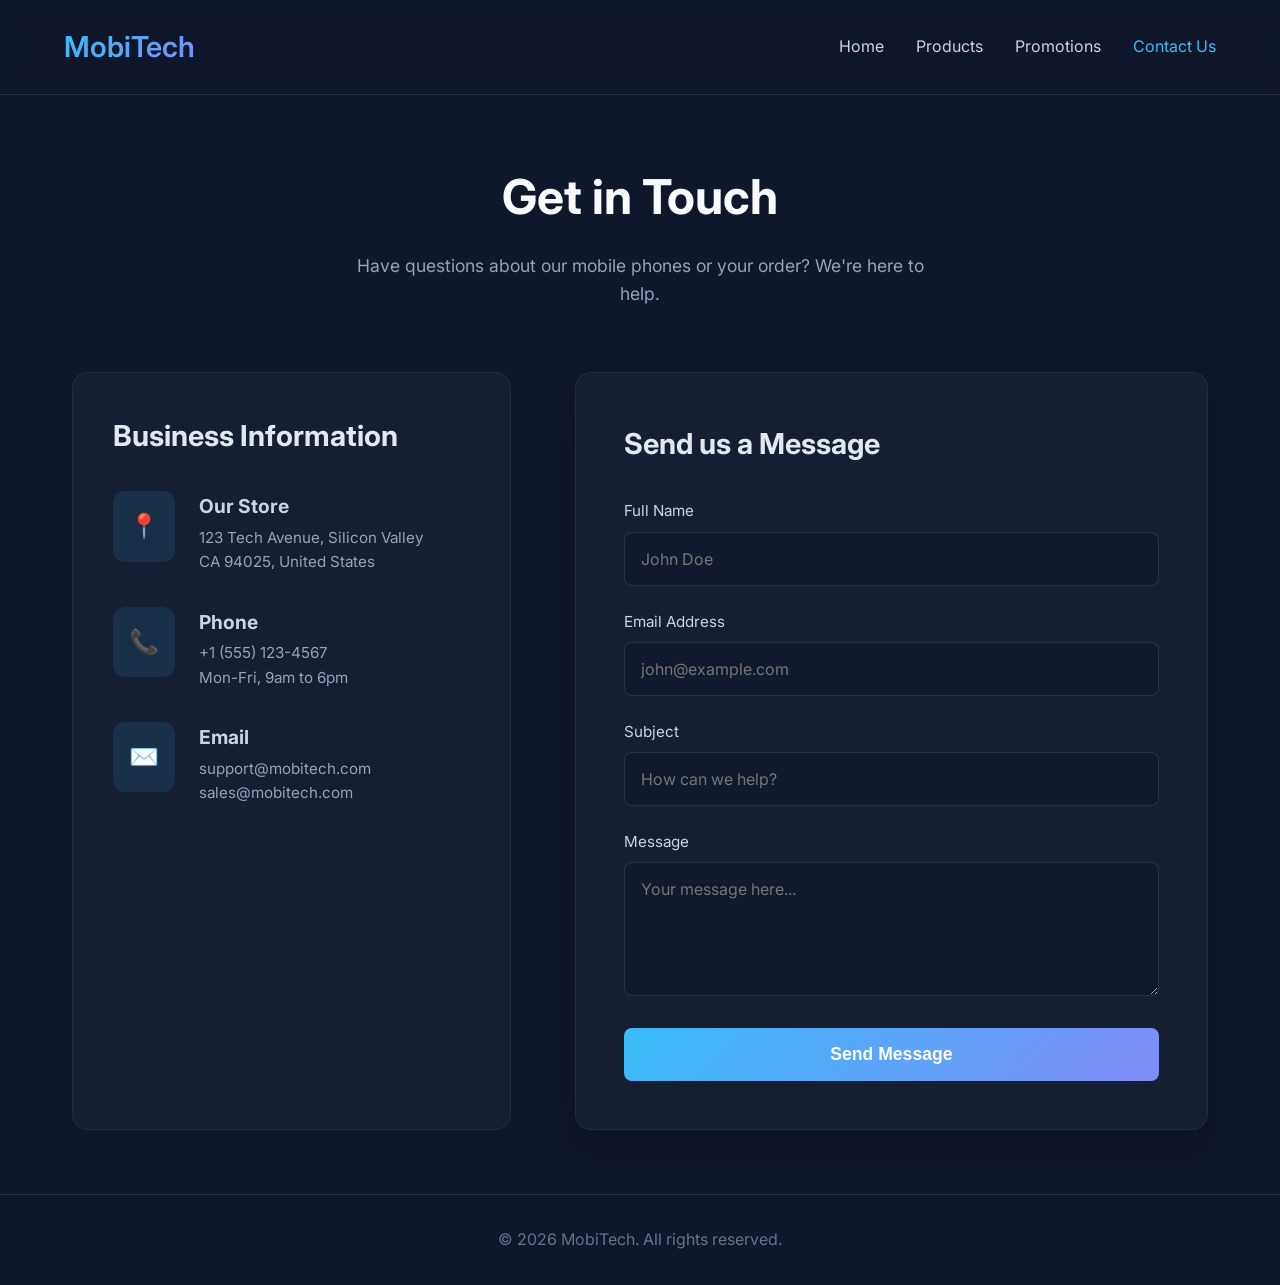
==== contact.html @ fb5ea205 "Add contact page (contact.html) and styling (style.css) for Issue #4" ====
<!DOCTYPE html>
<html lang="en">
<head>
    <meta charset="UTF-8">
    <meta name="viewport" content="width=device-width, initial-scale=1.0">
    <title>Contact Us - Mobile Store</title>
    <link rel="stylesheet" href="style.css">
    <link href="https://fonts.googleapis.com/css2?family=Inter:wght@300;400;600&display=swap" rel="stylesheet">
</head>
<body>
    <header class="navbar">
        <div class="logo">MobiTech</div>
        <nav>
            <ul class="nav-links">
                <li><a href="index.html">Home</a></li>
                <li><a href="products.html">Products</a></li>
                <li><a href="promotions.html">Promotions</a></li>
                <li><a href="contact.html" class="active">Contact Us</a></li>
            </ul>
        </nav>
    </header>

    <main class="contact-container">
        <div class="contact-header">
            <h1>Get in Touch</h1>
            <p>Have questions about our mobile phones or your order? We're here to help.</p>
        </div>

        <div class="contact-content">
            <div class="contact-info">
                <h2>Business Information</h2>
                <div class="info-item">
                    <span class="icon">📍</span>
                    <div>
                        <h3>Our Store</h3>
                        <p>123 Tech Avenue, Silicon Valley<br>CA 94025, United States</p>
                    </div>
                </div>
                <div class="info-item">
                    <span class="icon">📞</span>
                    <div>
                        <h3>Phone</h3>
                        <p>+1 (555) 123-4567<br>Mon-Fri, 9am to 6pm</p>
                    </div>
                </div>
                <div class="info-item">
                    <span class="icon">✉️</span>
                    <div>
                        <h3>Email</h3>
                        <p>support@mobitech.com<br>sales@mobitech.com</p>
                    </div>
                </div>
            </div>

            <form class="contact-form" action="#" method="POST">
                <h2>Send us a Message</h2>
                <div class="form-group">
                    <label for="name">Full Name</label>
                    <input type="text" id="name" name="name" placeholder="John Doe" required>
                </div>
                <div class="form-group">
                    <label for="email">Email Address</label>
                    <input type="email" id="email" name="email" placeholder="john@example.com" required>
                </div>
                <div class="form-group">
                    <label for="subject">Subject</label>
                    <input type="text" id="subject" name="subject" placeholder="How can we help?" required>
                </div>
                <div class="form-group">
                    <label for="message">Message</label>
                    <textarea id="message" name="message" rows="5" placeholder="Your message here..." required></textarea>
                </div>
                <button type="submit" class="submit-btn">Send Message</button>
            </form>
        </div>
    </main>

    <footer>
        <p>&copy; 2026 MobiTech. All rights reserved.</p>
    </footer>
</body>
</html>
---- style.css ----
/* Reset and Global Styles */
* {
    margin: 0;
    padding: 0;
    box-sizing: border-box;
}

body {
    font-family: 'Inter', sans-serif;
    background-color: #0f172a;
    color: #f8fafc;
    line-height: 1.6;
    min-height: 100vh;
    display: flex;
    flex-direction: column;
}

/* Navbar Styling */
.navbar {
    display: flex;
    justify-content: space-between;
    align-items: center;
    padding: 1.5rem 5%;
    background: rgba(15, 23, 42, 0.8);
    backdrop-filter: blur(10px);
    border-bottom: 1px solid rgba(255, 255, 255, 0.1);
    position: sticky;
    top: 0;
    z-index: 1000;
}

.navbar .logo {
    font-size: 1.8rem;
    font-weight: 600;
    background: linear-gradient(135deg, #38bdf8, #818cf8);
    -webkit-background-clip: text;
    -webkit-text-fill-color: transparent;
}

.nav-links {
    list-style: none;
    display: flex;
    gap: 2rem;
}

.nav-links a {
    text-decoration: none;
    color: #cbd5e1;
    font-weight: 400;
    transition: color 0.3s ease;
}

.nav-links a:hover, .nav-links a.active {
    color: #38bdf8;
}

/* Contact Page Styling */
.contact-container {
    flex: 1;
    max-width: 1200px;
    margin: 0 auto;
    padding: 4rem 2rem;
    width: 100%;
}

.contact-header {
    text-align: center;
    margin-bottom: 4rem;
    animation: fadeInDown 0.8s ease;
}

.contact-header h1 {
    font-size: 3rem;
    margin-bottom: 1rem;
    color: #f8fafc;
}

.contact-header p {
    color: #94a3b8;
    font-size: 1.1rem;
    max-width: 600px;
    margin: 0 auto;
}

.contact-content {
    display: flex;
    gap: 4rem;
    flex-wrap: wrap;
    justify-content: space-between;
    animation: fadeInUp 0.8s ease;
}

/* Business Info Side */
.contact-info {
    flex: 1;
    min-width: 300px;
    background: rgba(30, 41, 59, 0.5);
    padding: 2.5rem;
    border-radius: 16px;
    border: 1px solid rgba(255, 255, 255, 0.05);
}

.contact-info h2 {
    font-size: 1.8rem;
    margin-bottom: 2rem;
    color: #e2e8f0;
}

.info-item {
    display: flex;
    align-items: flex-start;
    gap: 1.5rem;
    margin-bottom: 2rem;
}

.info-item .icon {
    font-size: 1.5rem;
    background: rgba(56, 189, 248, 0.1);
    padding: 1rem;
    border-radius: 12px;
    color: #38bdf8;
}

.info-item h3 {
    font-size: 1.2rem;
    color: #cbd5e1;
    margin-bottom: 0.25rem;
}

.info-item p {
    color: #94a3b8;
    font-size: 0.95rem;
}

/* Form Side */
.contact-form {
    flex: 1.5;
    min-width: 300px;
    background: rgba(30, 41, 59, 0.5);
    padding: 3rem;
    border-radius: 16px;
    border: 1px solid rgba(255, 255, 255, 0.05);
    box-shadow: 0 20px 40px rgba(0,0,0,0.2);
}

.contact-form h2 {
    font-size: 1.8rem;
    margin-bottom: 2rem;
    color: #e2e8f0;
}

.form-group {
    margin-bottom: 1.5rem;
}

.form-group label {
    display: block;
    margin-bottom: 0.5rem;
    color: #cbd5e1;
    font-size: 0.95rem;
}

.form-group input,
.form-group textarea {
    width: 100%;
    padding: 1rem;
    background: rgba(15, 23, 42, 0.6);
    border: 1px solid rgba(255, 255, 255, 0.1);
    border-radius: 8px;
    color: #f8fafc;
    font-family: inherit;
    font-size: 1rem;
    transition: all 0.3s ease;
}

.form-group input:focus,
.form-group textarea:focus {
    outline: none;
    border-color: #38bdf8;
    box-shadow: 0 0 0 3px rgba(56, 189, 248, 0.2);
}

.submit-btn {
    width: 100%;
    padding: 1rem;
    background: linear-gradient(135deg, #38bdf8, #818cf8);
    color: #fff;
    border: none;
    border-radius: 8px;
    font-size: 1.1rem;
    font-weight: 600;
    cursor: pointer;
    transition: transform 0.2s, box-shadow 0.2s;
}

.submit-btn:hover {
    transform: translateY(-2px);
    box-shadow: 0 10px 20px rgba(56, 189, 248, 0.3);
}

/* Footer Styling */
footer {
    text-align: center;
    padding: 2rem;
    border-top: 1px solid rgba(255, 255, 255, 0.1);
    color: #64748b;
    margin-top: auto;
}

/* Animations */
@keyframes fadeInDown {
    from { opacity: 0; transform: translateY(-20px); }
    to { opacity: 1; transform: translateY(0); }
}

@keyframes fadeInUp {
    from { opacity: 0; transform: translateY(20px); }
    to { opacity: 1; transform: translateY(0); }
}

/* Responsive */
@media (max-width: 768px) {
    .contact-content {
        flex-direction: column;
    }
    .contact-info, .contact-form {
        padding: 2rem;
    }
    .contact-header h1 {
        font-size: 2.5rem;
    }
}
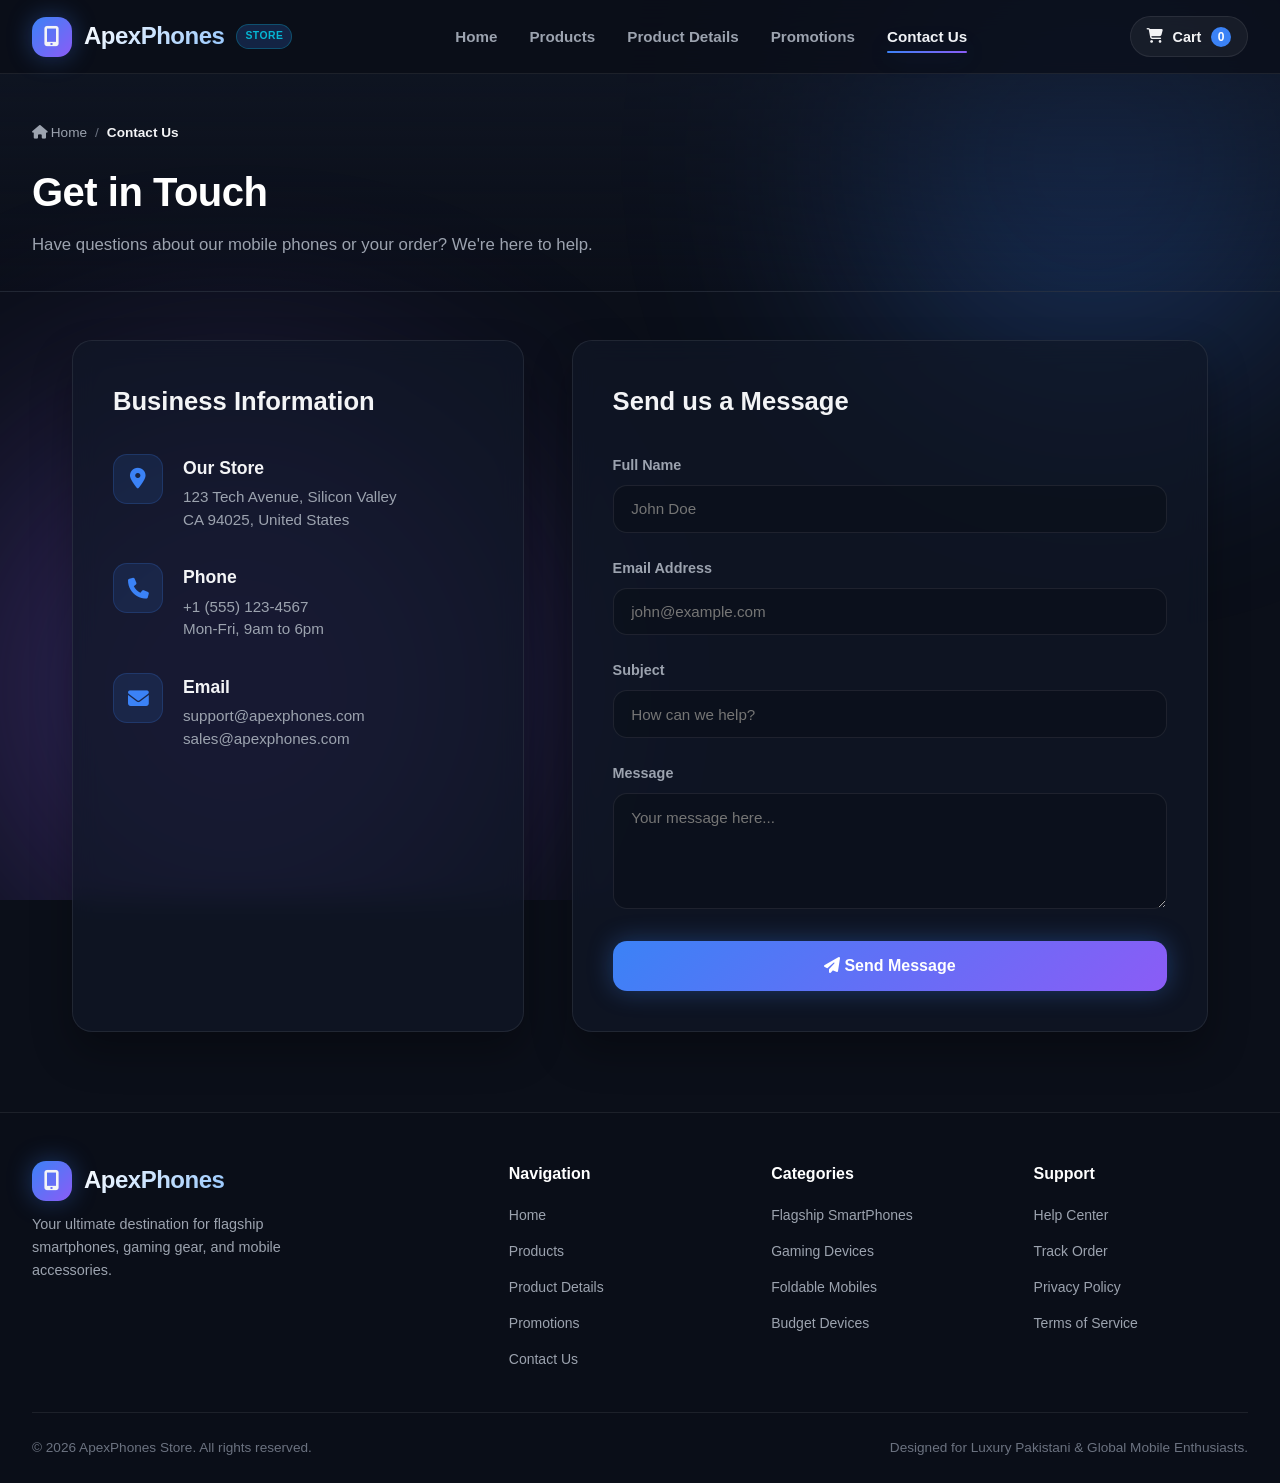
==== commit 5e6e428a: "Merge branch 'develop' into feature/issue#4 and resolve style.css conflicts" ====
--- a/contact.html
+++ b/contact.html
@@ -1,82 +1,154 @@
 <!DOCTYPE html>
 <html lang="en">
 <head>
-    <meta charset="UTF-8">
-    <meta name="viewport" content="width=device-width, initial-scale=1.0">
-    <title>Contact Us - Mobile Store</title>
-    <link rel="stylesheet" href="style.css">
-    <link href="https://fonts.googleapis.com/css2?family=Inter:wght@300;400;600&display=swap" rel="stylesheet">
+  <meta charset="UTF-8">
+  <meta name="viewport" content="width=device-width, initial-scale=1.0">
+  <title>Contact Us | ApexPhones Online Store</title>
+  <meta name="description" content="Get in touch with ApexPhones support team for inquiries, order status, and assistance.">
+  <link rel="preconnect" href="https://fonts.googleapis.com">
+  <link rel="preconnect" href="https://fonts.gstatic.com" crossorigin>
+  <link href="https://fonts.googleapis.com/css2?family=Plus+Jakarta+Sans:wght@400;500;600;700;800&display=swap" rel="stylesheet">
+  <link rel="stylesheet" href="https://cdnjs.cloudflare.com/ajax/libs/font-awesome/6.4.0/css/all.min.css">
+  <link rel="stylesheet" href="style.css">
 </head>
 <body>
-    <header class="navbar">
-        <div class="logo">MobiTech</div>
-        <nav>
-            <ul class="nav-links">
-                <li><a href="index.html">Home</a></li>
-                <li><a href="products.html">Products</a></li>
-                <li><a href="promotions.html">Promotions</a></li>
-                <li><a href="contact.html" class="active">Contact Us</a></li>
-            </ul>
-        </nav>
-    </header>
 
-    <main class="contact-container">
-        <div class="contact-header">
-            <h1>Get in Touch</h1>
-            <p>Have questions about our mobile phones or your order? We're here to help.</p>
+  <div class="bg-mesh"></div>
+
+  <header class="header">
+    <div class="nav-container">
+      <a href="index.html" class="logo">
+        <div class="logo-icon"><i class="fa-solid fa-mobile-screen-button"></i></div>
+        <span class="logo-text">ApexPhones</span>
+        <span class="logo-tag">Store</span>
+      </a>
+
+      <nav>
+        <ul class="nav-links">
+          <li><a href="index.html" class="nav-link">Home</a></li>
+          <li><a href="products.html" class="nav-link">Products</a></li>
+          <li><a href="product-details.html" class="nav-link">Product Details</a></li>
+          <li><a href="promotions.html" class="nav-link">Promotions</a></li>
+          <li><a href="contact.html" class="nav-link active">Contact Us</a></li>
+        </ul>
+      </nav>
+
+      <div class="nav-actions">
+        <button class="cart-btn" id="cartBtn" title="Shopping Cart">
+          <i class="fa-solid fa-cart-shopping"></i>
+          <span>Cart</span>
+          <span class="cart-count" id="cartCount">0</span>
+        </button>
+      </div>
+    </div>
+  </header>
+
+  <section class="page-hero">
+    <div class="hero-container">
+      <nav class="breadcrumb">
+        <a href="index.html"><i class="fa-solid fa-house"></i> Home</a>
+        <span class="breadcrumb-separator">/</span>
+        <span style="color: var(--text-main); font-weight: 600;">Contact Us</span>
+      </nav>
+      <h1 class="page-title">Get in Touch</h1>
+      <p class="page-subtitle">Have questions about our mobile phones or your order? We're here to help.</p>
+    </div>
+  </section>
+
+  <main class="contact-container">
+    <div class="contact-content">
+      <div class="contact-info">
+        <h2>Business Information</h2>
+        <div class="info-item">
+          <div class="icon"><i class="fa-solid fa-location-dot"></i></div>
+          <div>
+            <h3>Our Store</h3>
+            <p>123 Tech Avenue, Silicon Valley<br>CA 94025, United States</p>
+          </div>
         </div>
+        <div class="info-item">
+          <div class="icon"><i class="fa-solid fa-phone"></i></div>
+          <div>
+            <h3>Phone</h3>
+            <p>+1 (555) 123-4567<br>Mon-Fri, 9am to 6pm</p>
+          </div>
+        </div>
+        <div class="info-item">
+          <div class="icon"><i class="fa-solid fa-envelope"></i></div>
+          <div>
+            <h3>Email</h3>
+            <p>support@apexphones.com<br>sales@apexphones.com</p>
+          </div>
+        </div>
+      </div>
 
-        <div class="contact-content">
-            <div class="contact-info">
-                <h2>Business Information</h2>
-                <div class="info-item">
-                    <span class="icon">📍</span>
-                    <div>
-                        <h3>Our Store</h3>
-                        <p>123 Tech Avenue, Silicon Valley<br>CA 94025, United States</p>
-                    </div>
-                </div>
-                <div class="info-item">
-                    <span class="icon">📞</span>
-                    <div>
-                        <h3>Phone</h3>
-                        <p>+1 (555) 123-4567<br>Mon-Fri, 9am to 6pm</p>
-                    </div>
-                </div>
-                <div class="info-item">
-                    <span class="icon">✉️</span>
-                    <div>
-                        <h3>Email</h3>
-                        <p>support@mobitech.com<br>sales@mobitech.com</p>
-                    </div>
-                </div>
-            </div>
+      <form class="contact-form" action="#" method="POST">
+        <h2>Send us a Message</h2>
+        <div class="form-group">
+          <label for="name">Full Name</label>
+          <input type="text" id="name" name="name" placeholder="John Doe" required>
+        </div>
+        <div class="form-group">
+          <label for="email">Email Address</label>
+          <input type="email" id="email" name="email" placeholder="john@example.com" required>
+        </div>
+        <div class="form-group">
+          <label for="subject">Subject</label>
+          <input type="text" id="subject" name="subject" placeholder="How can we help?" required>
+        </div>
+        <div class="form-group">
+          <label for="message">Message</label>
+          <textarea id="message" name="message" rows="5" placeholder="Your message here..." required></textarea>
+        </div>
+        <button type="submit" class="submit-btn"><i class="fa-solid fa-paper-plane"></i> Send Message</button>
+      </form>
+    </div>
+  </main>
 
-            <form class="contact-form" action="#" method="POST">
-                <h2>Send us a Message</h2>
-                <div class="form-group">
-                    <label for="name">Full Name</label>
-                    <input type="text" id="name" name="name" placeholder="John Doe" required>
-                </div>
-                <div class="form-group">
-                    <label for="email">Email Address</label>
-                    <input type="email" id="email" name="email" placeholder="john@example.com" required>
-                </div>
-                <div class="form-group">
-                    <label for="subject">Subject</label>
-                    <input type="text" id="subject" name="subject" placeholder="How can we help?" required>
-                </div>
-                <div class="form-group">
-                    <label for="message">Message</label>
-                    <textarea id="message" name="message" rows="5" placeholder="Your message here..." required></textarea>
-                </div>
-                <button type="submit" class="submit-btn">Send Message</button>
-            </form>
-        </div>
-    </main>
+  <footer class="footer">
+    <div class="footer-container">
+      <div class="footer-brand">
+        <a href="index.html" class="logo">
+          <div class="logo-icon"><i class="fa-solid fa-mobile-screen-button"></i></div>
+          <span class="logo-text">ApexPhones</span>
+        </a>
+        <p>Your ultimate destination for flagship smartphones, gaming gear, and mobile accessories.</p>
+      </div>
+      <div class="footer-col">
+        <h4>Navigation</h4>
+        <ul>
+          <li><a href="index.html">Home</a></li>
+          <li><a href="products.html">Products</a></li>
+          <li><a href="product-details.html">Product Details</a></li>
+          <li><a href="promotions.html">Promotions</a></li>
+          <li><a href="contact.html">Contact Us</a></li>
+        </ul>
+      </div>
+      <div class="footer-col">
+        <h4>Categories</h4>
+        <ul>
+          <li><a href="products.html">Flagship SmartPhones</a></li>
+          <li><a href="products.html">Gaming Devices</a></li>
+          <li><a href="products.html">Foldable Mobiles</a></li>
+          <li><a href="products.html">Budget Devices</a></li>
+        </ul>
+      </div>
+      <div class="footer-col">
+        <h4>Support</h4>
+        <ul>
+          <li><a href="contact.html">Help Center</a></li>
+          <li><a href="contact.html">Track Order</a></li>
+          <li><a href="contact.html">Privacy Policy</a></li>
+          <li><a href="contact.html">Terms of Service</a></li>
+        </ul>
+      </div>
+    </div>
+    <div class="footer-bottom">
+      <p>&copy; 2026 ApexPhones Store. All rights reserved.</p>
+      <p>Designed for Luxury Pakistani & Global Mobile Enthusiasts.</p>
+    </div>
+  </footer>
 
-    <footer>
-        <p>&copy; 2026 MobiTech. All rights reserved.</p>
-    </footer>
+  <script src="script.js"></script>
 </body>
 </html>
--- a/style.css
+++ b/style.css
@@ -1,232 +1,1246 @@
-/* Reset and Global Styles */
+/* ==========================================================================
+   APEX PHONES - UNIFIED SHARED STYLESHEET (style.css)
+   Modern Dark-Glassmorphism Styling System for Mobile Phone Store
+   ========================================================================== */
+
+:root {
+  --bg-primary: #0b0f19;
+  --bg-secondary: #111827;
+  --bg-card: rgba(17, 24, 39, 0.7);
+  --bg-card-hover: rgba(31, 41, 55, 0.85);
+  --glass-bg: rgba(255, 255, 255, 0.03);
+  --glass-border: rgba(255, 255, 255, 0.08);
+  --glass-border-hover: rgba(59, 130, 246, 0.4);
+  
+  --accent-blue: #3b82f6;
+  --accent-cyan: #06b6d4;
+  --accent-purple: #8b5cf6;
+  --accent-gradient: linear-gradient(135deg, #3b82f6 0%, #8b5cf6 100%);
+  --accent-glow: 0 0 25px rgba(59, 130, 246, 0.35);
+
+  --text-main: #f3f4f6;
+  --text-muted: #9ca3af;
+  --text-dark: #6b7280;
+  
+  --success: #10b981;
+  --warning: #f59e0b;
+  --danger: #ef4444;
+
+  --radius-sm: 8px;
+  --radius-md: 14px;
+  --radius-lg: 20px;
+  --radius-full: 9999px;
+
+  --transition-fast: all 0.2s cubic-bezier(0.4, 0, 0.2, 1);
+  --transition-normal: all 0.3s cubic-bezier(0.4, 0, 0.2, 1);
+  --font-family: 'Plus Jakarta Sans', 'Inter', -apple-system, BlinkMacSystemFont, sans-serif;
+}
+
 * {
-    margin: 0;
-    padding: 0;
-    box-sizing: border-box;
+  margin: 0;
+  padding: 0;
+  box-sizing: border-box;
+}
+
+html {
+  scroll-behavior: smooth;
+  font-size: 16px;
 }
 
 body {
-    font-family: 'Inter', sans-serif;
-    background-color: #0f172a;
-    color: #f8fafc;
-    line-height: 1.6;
-    min-height: 100vh;
-    display: flex;
+  font-family: var(--font-family);
+  background-color: var(--bg-primary);
+  color: var(--text-main);
+  line-height: 1.6;
+  min-height: 100vh;
+  display: flex;
+  flex-direction: column;
+  overflow-x: hidden;
+}
+
+a {
+  color: inherit;
+  text-decoration: none;
+  transition: var(--transition-fast);
+}
+
+button {
+  font-family: inherit;
+  cursor: pointer;
+  border: none;
+  outline: none;
+  background: none;
+}
+
+img {
+  max-width: 100%;
+  height: auto;
+  display: block;
+}
+
+.bg-mesh {
+  position: fixed;
+  top: 0;
+  left: 0;
+  width: 100vw;
+  height: 100vh;
+  z-index: -1;
+  pointer-events: none;
+  overflow: hidden;
+}
+
+.bg-mesh::before, .bg-mesh::after {
+  content: '';
+  position: absolute;
+  border-radius: 50%;
+  filter: blur(120px);
+  opacity: 0.25;
+}
+
+.bg-mesh::before {
+  top: -10%;
+  right: -5%;
+  width: 500px;
+  height: 500px;
+  background: var(--accent-blue);
+}
+
+.bg-mesh::after {
+  bottom: -10%;
+  left: -5%;
+  width: 600px;
+  height: 600px;
+  background: var(--accent-purple);
+}
+
+.header {
+  position: sticky;
+  top: 0;
+  z-index: 100;
+  background: rgba(11, 15, 25, 0.85);
+  backdrop-filter: blur(16px);
+  border-bottom: 1px solid var(--glass-border);
+  padding: 1rem 2rem;
+}
+
+.nav-container {
+  max-width: 1280px;
+  margin: 0 auto;
+  display: flex;
+  align-items: center;
+  justify-content: space-between;
+}
+
+.logo {
+  display: flex;
+  align-items: center;
+  gap: 0.75rem;
+  font-size: 1.5rem;
+  font-weight: 800;
+  letter-spacing: -0.5px;
+}
+
+.logo-icon {
+  width: 40px;
+  height: 40px;
+  background: var(--accent-gradient);
+  border-radius: var(--radius-md);
+  display: flex;
+  align-items: center;
+  justify-content: center;
+  font-size: 1.3rem;
+  box-shadow: var(--accent-glow);
+}
+
+.logo-text {
+  background: linear-gradient(135deg, #ffffff 0%, #93c5fd 100%);
+  -webkit-background-clip: text;
+  -webkit-text-fill-color: transparent;
+}
+
+.logo-tag {
+  font-size: 0.65rem;
+  background: rgba(59, 130, 246, 0.2);
+  color: var(--accent-cyan);
+  padding: 0.2rem 0.5rem;
+  border-radius: var(--radius-full);
+  border: 1px solid rgba(6, 182, 212, 0.3);
+  text-transform: uppercase;
+  font-weight: 700;
+  letter-spacing: 0.5px;
+}
+
+.nav-links {
+  display: flex;
+  align-items: center;
+  gap: 2rem;
+  list-style: none;
+}
+
+.nav-link {
+  font-size: 0.95rem;
+  font-weight: 600;
+  color: var(--text-muted);
+  position: relative;
+  padding: 0.5rem 0;
+}
+
+.nav-link:hover, .nav-link.active {
+  color: var(--text-main);
+}
+
+.nav-link.active::after {
+  content: '';
+  position: absolute;
+  bottom: 0;
+  left: 0;
+  width: 100%;
+  height: 2px;
+  background: var(--accent-gradient);
+  border-radius: var(--radius-full);
+  box-shadow: var(--accent-glow);
+}
+
+.nav-actions {
+  display: flex;
+  align-items: center;
+  gap: 1.25rem;
+}
+
+.cart-btn {
+  position: relative;
+  background: rgba(255, 255, 255, 0.05);
+  border: 1px solid var(--glass-border);
+  padding: 0.6rem 1rem;
+  border-radius: var(--radius-full);
+  display: flex;
+  align-items: center;
+  gap: 0.6rem;
+  color: var(--text-main);
+  font-weight: 600;
+  font-size: 0.9rem;
+  transition: var(--transition-fast);
+}
+
+.cart-btn:hover {
+  background: rgba(59, 130, 246, 0.15);
+  border-color: var(--accent-blue);
+}
+
+.cart-count {
+  background: var(--accent-blue);
+  color: #fff;
+  font-size: 0.75rem;
+  width: 20px;
+  height: 20px;
+  border-radius: 50%;
+  display: flex;
+  align-items: center;
+  justify-content: center;
+  font-weight: 700;
+}
+
+.page-hero {
+  background: linear-gradient(180deg, rgba(17, 24, 39, 0.6) 0%, rgba(11, 15, 25, 0) 100%);
+  padding: 3rem 2rem 2rem;
+  border-bottom: 1px solid var(--glass-border);
+}
+
+.hero-container {
+  max-width: 1280px;
+  margin: 0 auto;
+}
+
+.breadcrumb {
+  display: flex;
+  align-items: center;
+  gap: 0.5rem;
+  font-size: 0.85rem;
+  color: var(--text-muted);
+  margin-bottom: 1rem;
+}
+
+.breadcrumb a:hover {
+  color: var(--accent-cyan);
+}
+
+.breadcrumb-separator {
+  color: var(--text-dark);
+}
+
+.page-title {
+  font-size: 2.5rem;
+  font-weight: 800;
+  letter-spacing: -0.5px;
+  margin-bottom: 0.5rem;
+  background: linear-gradient(135deg, #ffffff 30%, #9ca3af 100%);
+  -webkit-background-clip: text;
+  -webkit-text-fill-color: transparent;
+}
+
+.page-subtitle {
+  color: var(--text-muted);
+  font-size: 1.05rem;
+  max-width: 650px;
+}
+
+.main-wrapper {
+  max-width: 1280px;
+  margin: 2rem auto 4rem;
+  padding: 0 2rem;
+  flex: 1;
+  width: 100%;
+}
+
+.products-layout {
+  display: grid;
+  grid-template-columns: 280px 1fr;
+  gap: 2rem;
+}
+
+.filter-sidebar {
+  background: var(--bg-card);
+  backdrop-filter: blur(12px);
+  border: 1px solid var(--glass-border);
+  border-radius: var(--radius-lg);
+  padding: 1.5rem;
+  height: fit-content;
+  position: sticky;
+  top: 90px;
+}
+
+.filter-header {
+  display: flex;
+  align-items: center;
+  justify-content: space-between;
+  padding-bottom: 1rem;
+  border-bottom: 1px solid var(--glass-border);
+  margin-bottom: 1.5rem;
+}
+
+.filter-title {
+  font-size: 1.1rem;
+  font-weight: 700;
+  display: flex;
+  align-items: center;
+  gap: 0.5rem;
+}
+
+.reset-btn {
+  font-size: 0.8rem;
+  color: var(--accent-cyan);
+  font-weight: 600;
+}
+
+.reset-btn:hover {
+  text-decoration: underline;
+}
+
+.filter-section {
+  margin-bottom: 1.75rem;
+}
+
+.filter-section-title {
+  font-size: 0.9rem;
+  font-weight: 700;
+  text-transform: uppercase;
+  letter-spacing: 0.5px;
+  color: var(--text-muted);
+  margin-bottom: 0.85rem;
+}
+
+.search-input-box {
+  position: relative;
+}
+
+.search-input {
+  width: 100%;
+  background: rgba(255, 255, 255, 0.05);
+  border: 1px solid var(--glass-border);
+  border-radius: var(--radius-md);
+  padding: 0.75rem 1rem 0.75rem 2.5rem;
+  color: var(--text-main);
+  font-size: 0.9rem;
+  transition: var(--transition-fast);
+}
+
+.search-input:focus {
+  border-color: var(--accent-blue);
+  background: rgba(255, 255, 255, 0.08);
+  box-shadow: 0 0 0 3px rgba(59, 130, 246, 0.2);
+}
+
+.search-icon {
+  position: absolute;
+  left: 0.85rem;
+  top: 50%;
+  transform: translateY(-50%);
+  color: var(--text-muted);
+  font-size: 0.9rem;
+}
+
+.checkbox-group {
+  display: flex;
+  flex-direction: column;
+  gap: 0.65rem;
+}
+
+.checkbox-label {
+  display: flex;
+  align-items: center;
+  justify-content: space-between;
+  font-size: 0.9rem;
+  color: var(--text-muted);
+  cursor: pointer;
+  transition: var(--transition-fast);
+  padding: 0.2rem 0;
+}
+
+.checkbox-label:hover {
+  color: var(--text-main);
+}
+
+.checkbox-custom {
+  display: flex;
+  align-items: center;
+  gap: 0.6rem;
+}
+
+.checkbox-label input[type="checkbox"] {
+  accent-color: var(--accent-blue);
+  width: 16px;
+  height: 16px;
+  cursor: pointer;
+}
+
+.item-count {
+  font-size: 0.75rem;
+  color: var(--text-dark);
+  background: rgba(255, 255, 255, 0.05);
+  padding: 0.15rem 0.5rem;
+  border-radius: var(--radius-full);
+}
+
+.price-range-box {
+  display: flex;
+  flex-direction: column;
+  gap: 0.75rem;
+}
+
+.price-slider {
+  width: 100%;
+  accent-color: var(--accent-blue);
+  cursor: pointer;
+}
+
+.price-labels {
+  display: flex;
+  justify-content: space-between;
+  font-size: 0.85rem;
+  color: var(--text-muted);
+  font-weight: 600;
+}
+
+.products-toolbar {
+  display: flex;
+  align-items: center;
+  justify-content: space-between;
+  background: var(--bg-card);
+  border: 1px solid var(--glass-border);
+  padding: 1rem 1.5rem;
+  border-radius: var(--radius-md);
+  margin-bottom: 1.5rem;
+  backdrop-filter: blur(10px);
+}
+
+.results-count {
+  font-size: 0.95rem;
+  color: var(--text-muted);
+  font-weight: 500;
+}
+
+.results-count span {
+  color: var(--text-main);
+  font-weight: 700;
+}
+
+.toolbar-controls {
+  display: flex;
+  align-items: center;
+  gap: 1.25rem;
+}
+
+.sort-box {
+  display: flex;
+  align-items: center;
+  gap: 0.6rem;
+  font-size: 0.9rem;
+  color: var(--text-muted);
+}
+
+.sort-select {
+  background: rgba(255, 255, 255, 0.05);
+  border: 1px solid var(--glass-border);
+  color: var(--text-main);
+  padding: 0.55rem 1rem;
+  border-radius: var(--radius-sm);
+  font-size: 0.9rem;
+  font-family: inherit;
+  cursor: pointer;
+}
+
+.sort-select option {
+  background: var(--bg-secondary);
+  color: var(--text-main);
+}
+
+.view-toggle {
+  display: flex;
+  gap: 0.25rem;
+  background: rgba(255, 255, 255, 0.04);
+  padding: 0.25rem;
+  border-radius: var(--radius-sm);
+  border: 1px solid var(--glass-border);
+}
+
+.view-btn {
+  padding: 0.4rem 0.75rem;
+  border-radius: var(--radius-sm);
+  color: var(--text-muted);
+  font-size: 1rem;
+  transition: var(--transition-fast);
+}
+
+.view-btn.active, .view-btn:hover {
+  background: var(--accent-blue);
+  color: #fff;
+}
+
+.products-grid {
+  display: grid;
+  grid-template-columns: repeat(auto-fill, minmax(280px, 1fr));
+  gap: 1.5rem;
+}
+
+.product-card {
+  background: var(--bg-card);
+  backdrop-filter: blur(12px);
+  border: 1px solid var(--glass-border);
+  border-radius: var(--radius-lg);
+  padding: 1.25rem;
+  display: flex;
+  flex-direction: column;
+  position: relative;
+  transition: var(--transition-normal);
+  overflow: hidden;
+}
+
+.product-card:hover {
+  transform: translateY(-6px);
+  border-color: var(--glass-border-hover);
+  box-shadow: 0 15px 35px rgba(0, 0, 0, 0.4), var(--accent-glow);
+}
+
+.badge-container {
+  position: absolute;
+  top: 1.25rem;
+  left: 1.25rem;
+  display: flex;
+  flex-direction: column;
+  gap: 0.4rem;
+  z-index: 5;
+}
+
+.badge {
+  font-size: 0.7rem;
+  font-weight: 700;
+  padding: 0.25rem 0.65rem;
+  border-radius: var(--radius-full);
+  text-transform: uppercase;
+  letter-spacing: 0.5px;
+}
+
+.badge-discount {
+  background: rgba(239, 68, 68, 0.2);
+  color: var(--danger);
+  border: 1px solid rgba(239, 68, 68, 0.4);
+}
+
+.badge-new {
+  background: rgba(16, 185, 129, 0.2);
+  color: var(--success);
+  border: 1px solid rgba(16, 185, 129, 0.4);
+}
+
+.badge-hot {
+  background: rgba(245, 158, 11, 0.2);
+  color: var(--warning);
+  border: 1px solid rgba(245, 158, 11, 0.4);
+}
+
+.wishlist-btn {
+  position: absolute;
+  top: 1.25rem;
+  right: 1.25rem;
+  width: 34px;
+  height: 34px;
+  border-radius: 50%;
+  background: rgba(255, 255, 255, 0.06);
+  border: 1px solid var(--glass-border);
+  color: var(--text-muted);
+  display: flex;
+  align-items: center;
+  justify-content: center;
+  transition: var(--transition-fast);
+  z-index: 5;
+}
+
+.wishlist-btn:hover {
+  background: rgba(239, 68, 68, 0.2);
+  color: var(--danger);
+  border-color: rgba(239, 68, 68, 0.4);
+}
+
+.product-image-wrap {
+  width: 100%;
+  height: 220px;
+  display: flex;
+  align-items: center;
+  justify-content: center;
+  margin-bottom: 1.25rem;
+  padding: 1rem;
+  position: relative;
+}
+
+.product-image {
+  max-height: 100%;
+  object-fit: contain;
+  filter: drop-shadow(0 10px 15px rgba(0, 0, 0, 0.5));
+  transition: var(--transition-normal);
+}
+
+.product-card:hover .product-image {
+  transform: scale(1.06);
+}
+
+.product-brand {
+  font-size: 0.75rem;
+  font-weight: 700;
+  text-transform: uppercase;
+  color: var(--accent-cyan);
+  letter-spacing: 0.5px;
+  margin-bottom: 0.25rem;
+}
+
+.product-title {
+  font-size: 1.15rem;
+  font-weight: 700;
+  color: var(--text-main);
+  margin-bottom: 0.5rem;
+  line-height: 1.3;
+}
+
+.rating-row {
+  display: flex;
+  align-items: center;
+  gap: 0.4rem;
+  font-size: 0.825rem;
+  color: var(--text-muted);
+  margin-bottom: 0.85rem;
+}
+
+.stars {
+  color: #f59e0b;
+}
+
+.specs-chips {
+  display: flex;
+  flex-wrap: wrap;
+  gap: 0.4rem;
+  margin-bottom: 1.25rem;
+}
+
+.chip {
+  font-size: 0.725rem;
+  background: rgba(255, 255, 255, 0.05);
+  border: 1px solid var(--glass-border);
+  color: var(--text-muted);
+  padding: 0.2rem 0.55rem;
+  border-radius: var(--radius-sm);
+  font-weight: 500;
+}
+
+.product-card-footer {
+  margin-top: auto;
+  padding-top: 1rem;
+  border-top: 1px solid var(--glass-border);
+  display: flex;
+  align-items: center;
+  justify-content: space-between;
+}
+
+.price-box {
+  display: flex;
+  flex-direction: column;
+}
+
+.price-current {
+  font-size: 1.3rem;
+  font-weight: 800;
+  color: #fff;
+}
+
+.price-old {
+  font-size: 0.8rem;
+  color: var(--text-dark);
+  text-decoration: line-through;
+}
+
+.action-btns {
+  display: flex;
+  gap: 0.5rem;
+}
+
+.btn-primary {
+  background: var(--accent-gradient);
+  color: #fff;
+  font-weight: 700;
+  padding: 0.6rem 1rem;
+  border-radius: var(--radius-md);
+  font-size: 0.85rem;
+  display: flex;
+  align-items: center;
+  gap: 0.4rem;
+  transition: var(--transition-fast);
+  box-shadow: 0 4px 15px rgba(59, 130, 246, 0.3);
+}
+
+.btn-primary:hover {
+  opacity: 0.92;
+  box-shadow: 0 6px 20px rgba(59, 130, 246, 0.5);
+  transform: translateY(-1px);
+}
+
+.btn-icon {
+  width: 36px;
+  height: 36px;
+  border-radius: var(--radius-md);
+  background: rgba(255, 255, 255, 0.06);
+  border: 1px solid var(--glass-border);
+  color: var(--text-main);
+  display: flex;
+  align-items: center;
+  justify-content: center;
+  transition: var(--transition-fast);
+}
+
+.btn-icon:hover {
+  background: rgba(59, 130, 246, 0.2);
+  border-color: var(--accent-blue);
+}
+
+.modal-overlay {
+  position: fixed;
+  top: 0;
+  left: 0;
+  width: 100vw;
+  height: 100vh;
+  background: rgba(0, 0, 0, 0.75);
+  backdrop-filter: blur(10px);
+  display: flex;
+  align-items: center;
+  justify-content: center;
+  z-index: 1000;
+  opacity: 0;
+  pointer-events: none;
+  transition: var(--transition-normal);
+}
+
+.modal-overlay.active {
+  opacity: 1;
+  pointer-events: all;
+}
+
+.modal-card {
+  background: var(--bg-secondary);
+  border: 1px solid var(--glass-border);
+  border-radius: var(--radius-lg);
+  max-width: 750px;
+  width: 90%;
+  padding: 2rem;
+  position: relative;
+  display: grid;
+  grid-template-columns: 1fr 1fr;
+  gap: 2rem;
+  transform: scale(0.95);
+  transition: var(--transition-normal);
+}
+
+.modal-overlay.active .modal-card {
+  transform: scale(1);
+}
+
+.modal-close {
+  position: absolute;
+  top: 1rem;
+  right: 1rem;
+  color: var(--text-muted);
+  font-size: 1.25rem;
+}
+
+.modal-close:hover {
+  color: #fff;
+}
+
+.footer {
+  background: rgba(11, 15, 25, 0.95);
+  border-top: 1px solid var(--glass-border);
+  padding: 3rem 2rem 1.5rem;
+  margin-top: auto;
+}
+
+.footer-container {
+  max-width: 1280px;
+  margin: 0 auto;
+  display: grid;
+  grid-template-columns: 2fr repeat(3, 1fr);
+  gap: 3rem;
+  margin-bottom: 2.5rem;
+}
+
+.footer-brand p {
+  color: var(--text-muted);
+  font-size: 0.9rem;
+  margin-top: 0.75rem;
+  max-width: 320px;
+}
+
+.footer-col h4 {
+  font-size: 1rem;
+  font-weight: 700;
+  margin-bottom: 1rem;
+  color: #fff;
+}
+
+.footer-col ul {
+  list-style: none;
+  display: flex;
+  flex-direction: column;
+  gap: 0.65rem;
+}
+
+.footer-col a {
+  font-size: 0.875rem;
+  color: var(--text-muted);
+}
+
+.footer-col a:hover {
+  color: var(--accent-cyan);
+}
+
+.footer-bottom {
+  max-width: 1280px;
+  margin: 0 auto;
+  padding-top: 1.5rem;
+  border-top: 1px solid var(--glass-border);
+  display: flex;
+  align-items: center;
+  justify-content: space-between;
+  font-size: 0.85rem;
+  color: var(--text-dark);
+}
+
+@media (max-width: 992px) {
+  .products-layout {
+    grid-template-columns: 1fr;
+  }
+  
+  .filter-sidebar {
+    position: static;
+    margin-bottom: 2rem;
+  }
+  
+  .footer-container {
+    grid-template-columns: 1fr 1fr;
+  }
+}
+
+@media (max-width: 640px) {
+  .header {
+    padding: 1rem;
+  }
+
+  .nav-links {
+    display: none;
+  }
+
+  .products-toolbar {
     flex-direction: column;
-}
-
-/* Navbar Styling */
-.navbar {
-    display: flex;
-    justify-content: space-between;
-    align-items: center;
-    padding: 1.5rem 5%;
-    background: rgba(15, 23, 42, 0.8);
-    backdrop-filter: blur(10px);
-    border-bottom: 1px solid rgba(255, 255, 255, 0.1);
-    position: sticky;
-    top: 0;
-    z-index: 1000;
-}
-
-.navbar .logo {
-    font-size: 1.8rem;
-    font-weight: 600;
-    background: linear-gradient(135deg, #38bdf8, #818cf8);
-    -webkit-background-clip: text;
-    -webkit-text-fill-color: transparent;
-}
-
-.nav-links {
-    list-style: none;
-    display: flex;
-    gap: 2rem;
-}
-
-.nav-links a {
-    text-decoration: none;
-    color: #cbd5e1;
-    font-weight: 400;
-    transition: color 0.3s ease;
-}
-
-.nav-links a:hover, .nav-links a.active {
-    color: #38bdf8;
-}
-
-/* Contact Page Styling */
+    gap: 1rem;
+    align-items: flex-start;
+  }
+
+  .footer-container {
+    grid-template-columns: 1fr;
+  }
+  
+  .modal-card {
+    grid-template-columns: 1fr;
+  }
+}
+
+/* ==========================================================================
+   PRODUCT DETAILS PAGE
+   ========================================================================== */
+
+.product-detail-layout {
+  display: grid;
+  grid-template-columns: 1fr 1fr;
+  gap: 3rem;
+}
+
+.product-gallery {
+  display: flex;
+  flex-direction: column;
+  gap: 1rem;
+}
+
+.product-image-wrap-large {
+  background: var(--bg-card);
+  backdrop-filter: blur(12px);
+  border: 1px solid var(--glass-border);
+  border-radius: var(--radius-lg);
+  height: 420px;
+  padding: 2rem;
+}
+
+.thumbnail-row {
+  display: flex;
+  gap: 0.75rem;
+}
+
+.thumbnail {
+  width: 80px;
+  height: 80px;
+  object-fit: cover;
+  border-radius: var(--radius-md);
+  border: 1px solid var(--glass-border);
+  cursor: pointer;
+  opacity: 0.6;
+  transition: var(--transition-fast);
+}
+
+.thumbnail:hover,
+.thumbnail.active {
+  opacity: 1;
+  border-color: var(--accent-blue);
+}
+
+.product-info-panel {
+  display: flex;
+  flex-direction: column;
+}
+
+.product-info-panel .badge {
+  align-self: flex-start;
+  margin-bottom: 0.75rem;
+}
+
+.product-title-large {
+  font-size: 2rem;
+  margin-bottom: 0.75rem;
+}
+
+.product-info-panel .price-box {
+  flex-direction: row;
+  align-items: baseline;
+  gap: 0.75rem;
+  margin: 1rem 0 1.5rem;
+}
+
+.product-info-panel .price-current {
+  font-size: 2rem;
+}
+
+.product-description {
+  color: var(--text-muted);
+  font-size: 0.95rem;
+  margin-bottom: 1.5rem;
+  line-height: 1.7;
+}
+
+.product-info-panel .specs-chips {
+  margin-bottom: 1.75rem;
+}
+
+.quantity-row {
+  display: flex;
+  align-items: center;
+  gap: 1rem;
+  margin-bottom: 1.5rem;
+}
+
+.quantity-row label {
+  font-size: 0.9rem;
+  color: var(--text-muted);
+  font-weight: 600;
+}
+
+.quantity-selector {
+  display: flex;
+  align-items: center;
+  border: 1px solid var(--glass-border);
+  border-radius: var(--radius-md);
+  overflow: hidden;
+}
+
+.qty-btn {
+  width: 38px;
+  height: 38px;
+  background: rgba(255, 255, 255, 0.05);
+  color: var(--text-main);
+  font-size: 1.1rem;
+  font-weight: 700;
+  transition: var(--transition-fast);
+}
+
+.qty-btn:hover {
+  background: rgba(59, 130, 246, 0.2);
+}
+
+.qty-input {
+  width: 50px;
+  height: 38px;
+  text-align: center;
+  background: transparent;
+  border: none;
+  border-left: 1px solid var(--glass-border);
+  border-right: 1px solid var(--glass-border);
+  color: var(--text-main);
+  font-family: inherit;
+  font-weight: 600;
+}
+
+.detail-action-btns {
+  margin-bottom: 2rem;
+}
+
+.detail-action-btns .btn-primary {
+  padding: 0.85rem 1.75rem;
+  font-size: 0.95rem;
+}
+
+.spec-list {
+  list-style: none;
+  display: flex;
+  flex-direction: column;
+  gap: 0.75rem;
+  padding-top: 1.5rem;
+  border-top: 1px solid var(--glass-border);
+}
+
+.spec-list li {
+  font-size: 0.9rem;
+  color: var(--text-muted);
+}
+
+.spec-list li strong {
+  color: var(--text-main);
+  font-weight: 700;
+  margin-right: 0.5rem;
+}
+
+@media (max-width: 900px) {
+  .product-detail-layout {
+    grid-template-columns: 1fr;
+  }
+}
+
+/* ==========================================================================
+   CONTACT PAGE STYLING (Issue #4)
+   ========================================================================== */
+
 .contact-container {
-    flex: 1;
-    max-width: 1200px;
-    margin: 0 auto;
-    padding: 4rem 2rem;
-    width: 100%;
+  flex: 1;
+  max-width: 1200px;
+  margin: 0 auto;
+  padding: 3rem 2rem 5rem 2rem;
+  width: 100%;
 }
 
 .contact-header {
-    text-align: center;
-    margin-bottom: 4rem;
-    animation: fadeInDown 0.8s ease;
+  text-align: center;
+  margin-bottom: 3.5rem;
+  animation: fadeInDown 0.8s ease;
 }
 
 .contact-header h1 {
-    font-size: 3rem;
-    margin-bottom: 1rem;
-    color: #f8fafc;
+  font-size: 2.8rem;
+  font-weight: 800;
+  margin-bottom: 1rem;
+  background: var(--accent-gradient);
+  -webkit-background-clip: text;
+  -webkit-text-fill-color: transparent;
 }
 
 .contact-header p {
-    color: #94a3b8;
-    font-size: 1.1rem;
-    max-width: 600px;
-    margin: 0 auto;
+  color: var(--text-muted);
+  font-size: 1.1rem;
+  max-width: 600px;
+  margin: 0 auto;
 }
 
 .contact-content {
-    display: flex;
-    gap: 4rem;
-    flex-wrap: wrap;
-    justify-content: space-between;
-    animation: fadeInUp 0.8s ease;
+  display: flex;
+  gap: 3rem;
+  flex-wrap: wrap;
+  justify-content: space-between;
+  animation: fadeInUp 0.8s ease;
 }
 
 /* Business Info Side */
 .contact-info {
-    flex: 1;
-    min-width: 300px;
-    background: rgba(30, 41, 59, 0.5);
-    padding: 2.5rem;
-    border-radius: 16px;
-    border: 1px solid rgba(255, 255, 255, 0.05);
+  flex: 1;
+  min-width: 300px;
+  background: var(--bg-card);
+  backdrop-filter: blur(12px);
+  padding: 2.5rem;
+  border-radius: var(--radius-lg);
+  border: 1px solid var(--glass-border);
+  box-shadow: 0 20px 40px rgba(0, 0, 0, 0.3);
 }
 
 .contact-info h2 {
-    font-size: 1.8rem;
-    margin-bottom: 2rem;
-    color: #e2e8f0;
+  font-size: 1.6rem;
+  font-weight: 700;
+  margin-bottom: 2rem;
+  color: var(--text-main);
 }
 
 .info-item {
-    display: flex;
-    align-items: flex-start;
-    gap: 1.5rem;
-    margin-bottom: 2rem;
+  display: flex;
+  align-items: flex-start;
+  gap: 1.25rem;
+  margin-bottom: 2rem;
 }
 
 .info-item .icon {
-    font-size: 1.5rem;
-    background: rgba(56, 189, 248, 0.1);
-    padding: 1rem;
-    border-radius: 12px;
-    color: #38bdf8;
+  font-size: 1.3rem;
+  background: rgba(59, 130, 246, 0.12);
+  border: 1px solid rgba(59, 130, 246, 0.2);
+  width: 50px;
+  height: 50px;
+  display: flex;
+  align-items: center;
+  justify-content: center;
+  border-radius: var(--radius-md);
+  color: var(--accent-blue);
+  flex-shrink: 0;
 }
 
 .info-item h3 {
-    font-size: 1.2rem;
-    color: #cbd5e1;
-    margin-bottom: 0.25rem;
+  font-size: 1.1rem;
+  color: var(--text-main);
+  font-weight: 600;
+  margin-bottom: 0.25rem;
 }
 
 .info-item p {
-    color: #94a3b8;
-    font-size: 0.95rem;
+  color: var(--text-muted);
+  font-size: 0.95rem;
+  line-height: 1.5;
 }
 
 /* Form Side */
 .contact-form {
-    flex: 1.5;
-    min-width: 300px;
-    background: rgba(30, 41, 59, 0.5);
-    padding: 3rem;
-    border-radius: 16px;
-    border: 1px solid rgba(255, 255, 255, 0.05);
-    box-shadow: 0 20px 40px rgba(0,0,0,0.2);
+  flex: 1.5;
+  min-width: 300px;
+  background: var(--bg-card);
+  backdrop-filter: blur(12px);
+  padding: 2.5rem;
+  border-radius: var(--radius-lg);
+  border: 1px solid var(--glass-border);
+  box-shadow: 0 20px 40px rgba(0, 0, 0, 0.3);
 }
 
 .contact-form h2 {
-    font-size: 1.8rem;
-    margin-bottom: 2rem;
-    color: #e2e8f0;
+  font-size: 1.6rem;
+  font-weight: 700;
+  margin-bottom: 2rem;
+  color: var(--text-main);
 }
 
 .form-group {
-    margin-bottom: 1.5rem;
+  margin-bottom: 1.5rem;
 }
 
 .form-group label {
-    display: block;
-    margin-bottom: 0.5rem;
-    color: #cbd5e1;
-    font-size: 0.95rem;
+  display: block;
+  margin-bottom: 0.5rem;
+  color: var(--text-muted);
+  font-size: 0.9rem;
+  font-weight: 600;
 }
 
 .form-group input,
 .form-group textarea {
-    width: 100%;
-    padding: 1rem;
-    background: rgba(15, 23, 42, 0.6);
-    border: 1px solid rgba(255, 255, 255, 0.1);
-    border-radius: 8px;
-    color: #f8fafc;
-    font-family: inherit;
-    font-size: 1rem;
-    transition: all 0.3s ease;
+  width: 100%;
+  padding: 0.9rem 1.1rem;
+  background: rgba(11, 15, 25, 0.6);
+  border: 1px solid var(--glass-border);
+  border-radius: var(--radius-md);
+  color: var(--text-main);
+  font-family: inherit;
+  font-size: 0.95rem;
+  transition: var(--transition-fast);
 }
 
 .form-group input:focus,
 .form-group textarea:focus {
-    outline: none;
-    border-color: #38bdf8;
-    box-shadow: 0 0 0 3px rgba(56, 189, 248, 0.2);
+  outline: none;
+  border-color: var(--accent-blue);
+  box-shadow: 0 0 0 3px rgba(59, 130, 246, 0.2);
 }
 
 .submit-btn {
-    width: 100%;
-    padding: 1rem;
-    background: linear-gradient(135deg, #38bdf8, #818cf8);
-    color: #fff;
-    border: none;
-    border-radius: 8px;
-    font-size: 1.1rem;
-    font-weight: 600;
-    cursor: pointer;
-    transition: transform 0.2s, box-shadow 0.2s;
+  width: 100%;
+  padding: 1rem;
+  background: var(--accent-gradient);
+  color: #fff;
+  border: none;
+  border-radius: var(--radius-md);
+  font-size: 1rem;
+  font-weight: 700;
+  cursor: pointer;
+  transition: var(--transition-fast);
+  box-shadow: var(--accent-glow);
 }
 
 .submit-btn:hover {
-    transform: translateY(-2px);
-    box-shadow: 0 10px 20px rgba(56, 189, 248, 0.3);
-}
-
-/* Footer Styling */
-footer {
-    text-align: center;
-    padding: 2rem;
-    border-top: 1px solid rgba(255, 255, 255, 0.1);
-    color: #64748b;
-    margin-top: auto;
+  transform: translateY(-2px);
+  box-shadow: 0 10px 25px rgba(59, 130, 246, 0.45);
 }
 
 /* Animations */
 @keyframes fadeInDown {
-    from { opacity: 0; transform: translateY(-20px); }
-    to { opacity: 1; transform: translateY(0); }
+  from { opacity: 0; transform: translateY(-20px); }
+  to { opacity: 1; transform: translateY(0); }
 }
 
 @keyframes fadeInUp {
-    from { opacity: 0; transform: translateY(20px); }
-    to { opacity: 1; transform: translateY(0); }
+  from { opacity: 0; transform: translateY(20px); }
+  to { opacity: 1; transform: translateY(0); }
 }
 
 /* Responsive */
 @media (max-width: 768px) {
-    .contact-content {
-        flex-direction: column;
-    }
-    .contact-info, .contact-form {
-        padding: 2rem;
-    }
-    .contact-header h1 {
-        font-size: 2.5rem;
-    }
-}
+  .contact-content {
+    flex-direction: column;
+  }
+  .contact-info, .contact-form {
+    padding: 1.75rem;
+  }
+  .contact-header h1 {
+    font-size: 2.2rem;
+  }
+}
